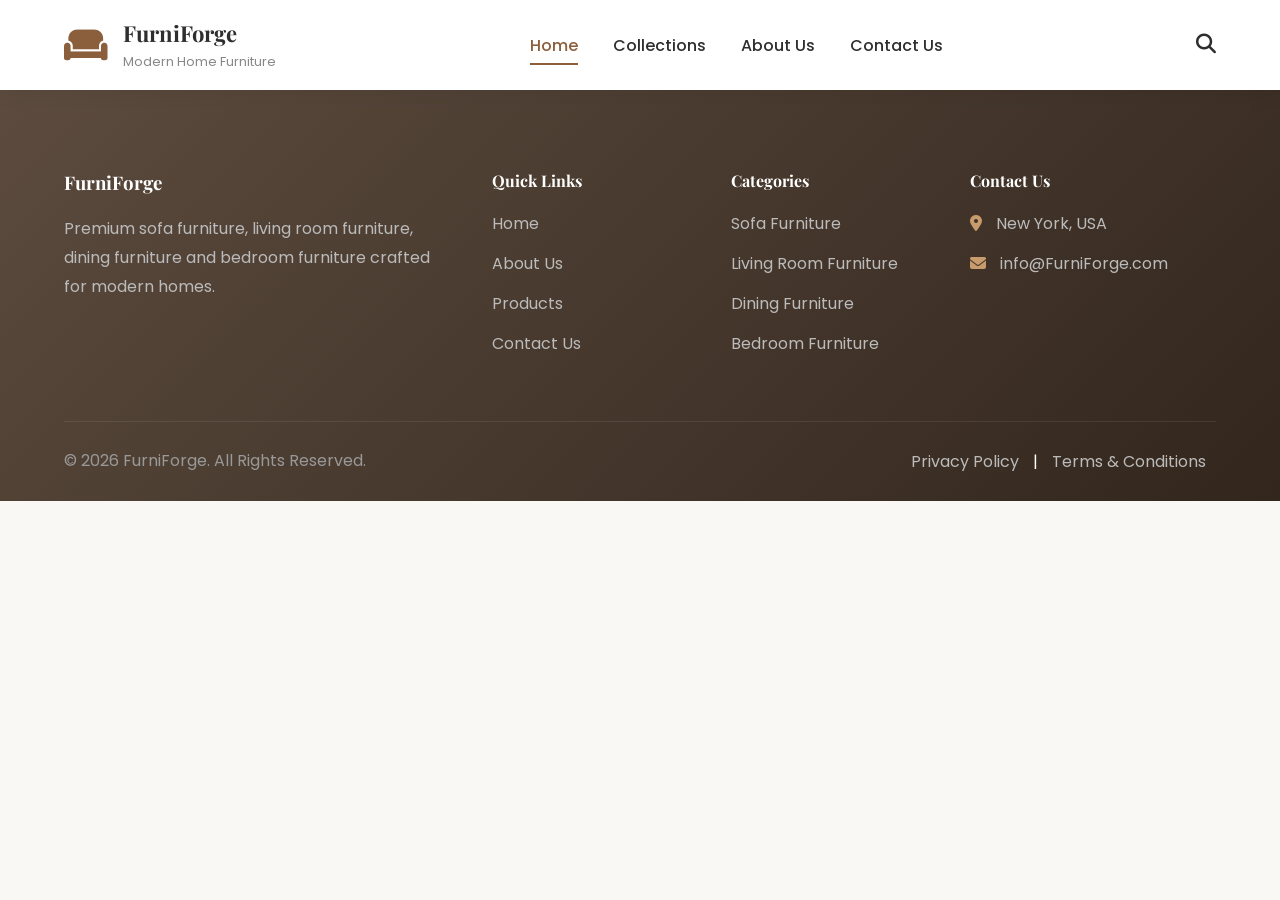
==== about.html @ 2744071f "favicon and about page" ====
<!doctype html>
<html lang="en">
  <head>
    <meta charset="UTF-8" />
    <meta http-equiv="X-UA-Compatible" content="IE=edge" />
    <meta name="viewport" content="width=device-width, initial-scale=1.0" />

    <title>Premium Sofa Furniture | Living Room & Dining Furniture</title>

    <meta
      name="description"
      content="Explore premium sofa furniture, living room furniture, dining furniture, bedroom furniture and modern home furniture crafted for comfort and style."
    />

    <meta
      name="keywords"
      content="Sofa Furniture, Living Room Furniture, Dining Furniture, Bedroom Furniture, Wooden Furniture, Home Furniture"
    />

    <meta name="author" content="Furniture Store" />

    <meta property="og:title" content="Premium Furniture Store" />
    <meta
      property="og:description"
      content="Modern Sofa Furniture, Living Room Furniture and Dining Furniture."
    />
    <meta property="og:type" content="website" />

    <link rel="preconnect" href="https://fonts.googleapis.com" />

    <link rel="preconnect" href="https://fonts.gstatic.com" crossorigin />

    <link
      href="https://fonts.googleapis.com/css2?family=Playfair+Display:wght@600;700&family=Poppins:wght@300;400;500;600;700&display=swap"
      rel="stylesheet"
    />

    <link
      rel="stylesheet"
      href="https://cdnjs.cloudflare.com/ajax/libs/font-awesome/6.7.2/css/all.min.css"
    />
    <link rel="icon" type="image/x-icon" href="Assets/favicon.png" />

    <link rel="stylesheet" href="CSS/index.css" />
  </head>
  <body>
    <header class="header">
      <div class="container">
        <nav class="navbar">
          <a href="index.html" class="logo">
            <i class="fa-solid fa-couch"></i>

            <div>
              <h2>FurniForge</h2>

              <span>Modern Home Furniture</span>
            </div>
          </a>

          <ul class="nav-links">
            <div class="close-menu">
              <i class="fa-solid fa-xmark"></i>
            </div>

            <li>
              <a class="active" href="index.html"> Home </a>
            </li>

            <li>
              <a href="#"> Collections </a>
            </li>

            <li>
              <a href="about.html"> About Us </a>
            </li>

            <li>
              <a href="#"> Contact Us </a>
            </li>
          </ul>

          <div class="nav-icons">
            <a href="#" aria-label="Search">
              <i class="fa-solid fa-magnifying-glass"></i>
            </a>

            <button class="menu-btn" aria-label="Open Menu">
              <i class="fa-solid fa-bars"></i>
            </button>
          </div>
        </nav>
      </div>
    </header>

    <footer class="footer">
      <div class="container">
        <div class="footer-grid">
          <div class="footer-col">
            <h3>FurniForge</h3>

            <p>
              Premium sofa furniture, living room furniture, dining furniture and bedroom furniture
              crafted for modern homes.
            </p>
          </div>

          <div class="footer-col">
            <h4>Quick Links</h4>

            <ul>
              <li><a href="index.html">Home</a></li>

              <li><a href="#">About Us</a></li>

              <li><a href="#">Products</a></li>

              <li><a href="#">Contact Us</a></li>
            </ul>
          </div>

          <div class="footer-col">
            <h4>Categories</h4>

            <ul>
              <li><a href="#">Sofa Furniture</a></li>

              <li><a href="#">Living Room Furniture</a></li>

              <li><a href="#">Dining Furniture</a></li>

              <li><a href="#">Bedroom Furniture</a></li>
            </ul>
          </div>

          <div class="footer-col">
            <h4>Contact Us</h4>

            <ul>
              <li>
                <i class="fa-solid fa-location-dot"></i>
                New York, USA
              </li>

              <li>
                <i class="fa-solid fa-envelope"></i>
                info@FurniForge.com
              </li>
            </ul>
          </div>
        </div>

        <div class="footer-bottom">
          <p>© 2026 FurniForge. All Rights Reserved.</p>

          <div>
            <a href="#">Privacy Policy</a>

            <span>|</span>

            <a href="#">Terms & Conditions</a>
          </div>
        </div>
      </div>
    </footer>
  </body>

  <script src="JS/script.js"></script>
</html>
---- CSS/index.css ----
:root {
  --primary: #8b5e3c;
  --secondary: #c89b6d;
  --background: #faf8f5;
  --white: #ffffff;
  --dark: #2e2e2e;
  --light: #777;
  --border: #ece6df;
  --shadow: 0 10px 30px rgba(0, 0, 0, 0.08);
}

* {
  margin: 0;
  padding: 0;
  box-sizing: border-box;
}

html {
  scroll-behavior: smooth;
}

body {
  font-family: "Poppins", sans-serif;
  background: var(--background);
  color: var(--dark);
  overflow-x: hidden;
}

img {
  width: 100%;
  display: block;
}

a {
  text-decoration: none;
  color: inherit;
}

ul {
  list-style: none;
}

.container {
  width: 90%;
  max-width: 1320px;
  margin: auto;
}

section {
  padding: 90px 0;
}

h1,
h2,
h3,
h4 {
  font-family: "Playfair Display", serif;
  font-weight: 700;
}

h1 {
  font-size: 64px;
  line-height: 1.1;
}

h2 {
  font-size: 42px;
}

p {
  color: var(--light);
  line-height: 1.8;
}

.btn {
  display: inline-block;
  padding: 15px 35px;
  background: var(--primary);
  color: #fff;
  border-radius: 6px;
  transition: 0.3s;
}

.btn:hover {
  background: #6b4328;
}

.header {
  position: sticky;
  top: 0;
  left: 0;
  width: 100%;
  background: #fff;
  z-index: 999;
  box-shadow: 0 5px 20px rgba(0, 0, 0, 0.06);
}

.navbar {
  display: flex;
  justify-content: space-between;
  align-items: center;
  height: 90px;
}

.logo {
  display: flex;
  align-items: center;
  gap: 15px;
}

.logo i {
  font-size: 35px;
  color: var(--primary);
}

.logo h2 {
  font-size: 22px;
  color: var(--dark);
}

.logo span {
  font-size: 13px;
  color: #888;
}

.nav-links {
  display: flex;
  gap: 35px;
}

.nav-links a {
  position: relative;
  font-weight: 500;
  color: var(--dark);
  transition: 0.3s;
}

.nav-links a:hover,
.nav-links .active {
  color: var(--primary);
}

.nav-links a::after {
  content: "";
  position: absolute;
  left: 0;
  bottom: -8px;
  width: 0;
  height: 2px;
  background: var(--primary);
  transition: 0.3s;
}

.nav-links a:hover::after,
.nav-links .active::after {
  width: 100%;
}

.nav-icons {
  display: flex;
  align-items: center;
  gap: 25px;
}

.nav-icons i {
  font-size: 20px;
  color: var(--dark);
  cursor: pointer;
  transition: 0.3s;
}

.nav-icons i:hover {
  color: var(--primary);
}

.menu-btn {
  display: none;
  border: none;
  background: none;
  cursor: pointer;
}

.menu-btn i {
  font-size: 28px;
}

.close-menu {
  display: none;
}

.hero {
  padding: 90px 0;
  background: #faf8f5;
}

.hero-wrapper {
  display: flex;
  align-items: center;
  justify-content: space-between;
  gap: 70px;
}

.hero-content {
  flex: 1;
}

.hero-tag {
  display: inline-block;
  padding: 10px 20px;
  background: #efe5dc;
  color: var(--primary);
  border-radius: 40px;
  font-size: 14px;
  font-weight: 600;
  margin-bottom: 20px;
}

.hero-content h1 {
  font-size: 64px;
  line-height: 1.1;
  margin-bottom: 25px;
  color: var(--dark);
}

.hero-content p {
  font-size: 18px;
  margin-bottom: 35px;
  max-width: 600px;
}

.hero-buttons {
  display: flex;
  gap: 20px;
}

.btn-outline {
  padding: 15px 35px;
  border: 2px solid var(--primary);
  border-radius: 6px;
  color: var(--primary);
  transition: 0.3s;
}

.btn-outline:hover {
  background: var(--primary);
  color: #fff;
}

.hero-image {
  flex: 1;
}

.hero-image img {
  width: 100%;
  border-radius: 20px;
  box-shadow: var(--shadow);
}

.categories {
  padding: 100px 0;
  background: #fff;
}

.section-title {
  text-align: center;
  margin-bottom: 60px;
}

.section-title span {
  color: var(--primary);
  text-transform: uppercase;
  letter-spacing: 2px;
  font-size: 14px;
  font-weight: 600;
}

.section-title h2 {
  margin: 15px 0;
  font-size: 44px;
}

.section-title p {
  max-width: 650px;
  margin: auto;
}

.category-grid {
  display: grid;
  grid-template-columns: repeat(4, 1fr);
  gap: 30px;
}

.category-card {
  overflow: hidden;
  border-radius: 18px;
  background: #fff;
  box-shadow: 0 10px 35px rgba(0, 0, 0, 0.08);
  transition: 0.4s;
}

.category-card:hover {
  transform: translateY(-10px);
}

.category-card img {
  width: 100%;
  height: 260px;
  object-fit: fill;
  transition: 0.5s;
}

.category-card:hover img {
  transform: scale(1.08);
}

.category-content {
  padding: 25px;
}

.category-content h3 {
  margin-bottom: 12px;
  font-size: 26px;
}

.category-content a {
  color: var(--primary);
  font-weight: 600;
  display: inline-flex;
  gap: 10px;
  align-items: center;
}

.category-content a i {
  transition: 0.3s;
}

.category-card:hover i {
  transform: translateX(8px);
}

/* FEATURED */

.featured {
  background: #faf8f5;
  padding: 100px 0;
}

.featured-grid {
  margin-top: 60px;
  display: grid;
  grid-template-columns: repeat(4, 1fr);
  gap: 30px;
}

.product-card {
  background: #fff;
  border-radius: 20px;
  overflow: hidden;
  box-shadow: 0 12px 35px rgba(0, 0, 0, 0.08);
  transition: 0.4s;
}

.product-card:hover {
  transform: translateY(-10px);
}

.product-img {
  height: 280px;
  background: #f8f4ef;
  display: flex;
  align-items: center;
  justify-content: center;
  overflow: hidden;
}

.product-img img {
  width: 80%;
  transition: 0.4s;
}

.product-card:hover img {
  transform: scale(1.08);
}

.product-content {
  padding: 28px;
}

.product-content h3 {
  font-size: 26px;
  margin-bottom: 10px;
}

.product-content p {
  margin-bottom: 20px;
  color: #777;
}

.product-content a {
  color: var(--primary);
  font-weight: 600;
  display: inline-flex;
  gap: 10px;
  align-items: center;
}

.product-content a i {
  transition: 0.3s;
}

.product-card:hover a i {
  transform: translateX(8px);
}

.why-us {
  padding: 110px 0;
  background: #fff;
}

.why-wrapper {
  display: flex;
  align-items: center;
  gap: 80px;
}

.why-image {
  flex: 1;
}

.why-image img {
  width: 100%;
  border-radius: 20px;
  box-shadow: var(--shadow);
}

.why-content {
  flex: 1;
}

.section-subtitle {
  color: var(--primary);
  font-weight: 600;
  text-transform: uppercase;
  letter-spacing: 2px;
}

.why-content h2 {
  font-size: 46px;
  margin: 20px 0;
}

.why-content > p {
  margin-bottom: 35px;
}

.why-features {
  display: grid;
  grid-template-columns: repeat(2, 1fr);
  gap: 25px;
}

.feature-item {
  display: flex;
  gap: 18px;
}

.feature-item i {
  width: 65px;
  height: 65px;
  background: #f5ede6;
  color: var(--primary);
  border-radius: 50%;
  display: flex;
  justify-content: center;
  align-items: center;
  font-size: 24px;
}

.feature-item h4 {
  margin-bottom: 8px;
  font-size: 22px;
}

.feature-item p {
  font-size: 15px;
}

/* ABOUT */

.about {
  padding: 110px 0;
  background: #faf8f5;
}

.about-wrapper {
  display: flex;
  align-items: center;
  gap: 80px;
}

.about-image {
  flex: 1;
}

.about-image img {
  width: 100%;
  border-radius: 20px;
  box-shadow: 0 15px 40px rgba(0, 0, 0, 0.08);
}

.about-content {
  flex: 1;
}

.about-content h2 {
  font-size: 48px;
  margin: 20px 0;
}

.about-content p {
  margin-bottom: 30px;
}

.about-features {
  display: flex;
  flex-direction: column;
  gap: 18px;
  margin-bottom: 35px;
}

.about-features div {
  display: flex;
  align-items: center;
  gap: 15px;
  font-size: 17px;
  font-weight: 500;
}

.about-features i {
  width: 36px;
  height: 36px;
  background: var(--primary);
  color: #fff;
  border-radius: 50%;
  display: flex;
  justify-content: center;
  align-items: center;
  font-size: 14px;
}

/* CTA */

.cta {
  padding: 100px 0;
  background: #faf8f5;
}

.cta-box {
  background: linear-gradient(135deg, #8b5e3c, #6b4328);
  border-radius: 25px;
  padding: 80px 40px;
  text-align: center;
  color: #fff;
}

.cta-box h2 {
  font-size: 48px;
  margin-bottom: 20px;
  color: #fff;
}

.cta-box p {
  max-width: 700px;
  margin: 0 auto 35px;
  color: #eee;
}

.cta-box .btn {
  background: #fff;
  color: var(--primary);
  font-weight: 600;
}

.cta-box .btn:hover {
  background: #f2f2f2;
}

/* FOOTER */

.footer {
  background: linear-gradient(135deg, #5c4b3e, #32261d);
  color: #fff;
  padding: 80px 0 25px;
}

.footer-grid {
  display: grid;
  grid-template-columns: 2fr 1fr 1fr 1.3fr;
  gap: 50px;
  margin-bottom: 50px;
}

.footer h3,
.footer h4 {
  color: #fff;
  margin-bottom: 20px;
}

.footer p {
  color: #bbb;
  line-height: 1.8;
}

.footer ul {
  padding: 0;
}

.footer ul li {
  margin-bottom: 15px;
  color: #bbb;
}

.footer ul li a {
  color: #bbb;
  transition: 0.3s;
}

.footer ul li a:hover {
  color: #fff;
  padding-left: 5px;
}

.footer ul li i {
  color: var(--secondary);
  margin-right: 10px;
}

.social-icons {
  display: flex;
  gap: 15px;
  margin-top: 25px;
}

.social-icons a {
  width: 42px;
  height: 42px;
  border-radius: 50%;
  background: #333;
  color: #fff;
  display: flex;
  align-items: center;
  justify-content: center;
  transition: 0.3s;
}

.social-icons a:hover {
  background: var(--primary);
}

.footer-bottom {
  border-top: 1px solid rgba(255, 255, 255, 0.08);
  padding-top: 25px;
  display: flex;
  justify-content: space-between;
  align-items: center;
  flex-wrap: wrap;
  gap: 15px;
}

.footer-bottom p {
  color: #999;
}

.footer-bottom a {
  color: #bbb;
  margin: 0 10px;
}

.footer-bottom a:hover {
  color: #fff;
}

@media (max-width: 992px) {
  .logo h2 {
    font-size: 24px;
  }

  .logo span {
    display: none;
  }

  .menu-btn {
    display: block;
  }

  .nav-icons a {
    display: none;
  }

  /* Menu */

  .nav-links {
    position: fixed;
    top: 0;
    right: -100%;
    width: 300px;
    height: 100vh;
    background: #fff;
    display: flex;
    flex-direction: column;
    align-items: flex-start;
    justify-content: flex-start;
    gap: 25px;
    padding: 100px 35px;
    transition: 0.4s ease;
    box-shadow: -10px 0 30px rgba(0, 0, 0, 0.1);
    z-index: 1001;
  }

  .nav-links.active {
    right: 0;
  }

  .nav-links li {
    width: 100%;
  }

  .nav-links a {
    display: block;
    width: 100%;
    padding: 10px 0;
    font-size: 18px;
  }

  /* Close */

  .close-menu {
    display: block;
    position: absolute;
    top: 30px;
    right: 30px;
    cursor: pointer;
  }

  .close-menu i {
    font-size: 28px;
    color: var(--primary);
  }
}

@media (max-width: 576px) {
  .header {
    padding: 0;
  }

  .navbar {
    height: 75px;
  }

  .logo i {
    font-size: 34px;
  }

  .logo h2 {
    font-size: 20px;
  }

  .nav-links {
    width: 270px;
    padding: 90px 25px;
  }
}

@media (max-width: 992px) {
  .hero-wrapper {
    flex-direction: column-reverse;
    text-align: center;
  }

  .hero-content h1 {
    font-size: 42px;
  }

  .hero-content p {
    margin: auto;
    margin-bottom: 30px;
  }

  .hero-buttons {
    justify-content: center;
  }
  .hero-image {
    display: none;
  }
}

@media (max-width: 992px) {
  .category-grid {
    grid-template-columns: repeat(2, 1fr);
  }
}

@media (max-width: 576px) {
  .category-grid {
    grid-template-columns: 1fr;
  }

  .section-title h2 {
    font-size: 34px;
  }
}

@media (max-width: 992px) {
  .featured-grid {
    grid-template-columns: repeat(2, 1fr);
  }
}

@media (max-width: 576px) {
  .featured-grid {
    grid-template-columns: 1fr;
  }
}
@media (max-width: 992px) {
  .why-wrapper {
    flex-direction: column;
  }

  .why-content {
    text-align: center;
  }

  .why-features {
    grid-template-columns: 1fr;
  }

  .feature-item {
    justify-content: center;
    text-align: left;
  }
}

@media (max-width: 992px) {
  .footer-grid {
    grid-template-columns: 1fr 1fr;
  }

  .footer-bottom {
    flex-direction: column;
    text-align: center;
  }
}

@media (max-width: 576px) {
  .footer-grid {
    grid-template-columns: 1fr;
  }

  .cta-box {
    padding: 50px 25px;
  }

  .cta-box h2 {
    font-size: 34px;
  }
}

@media (max-width: 992px) {
  .about-wrapper {
    flex-direction: column;
  }

  .about-content {
    text-align: center;
  }

  .about-features {
    align-items: center;
  }

  .about-content h2 {
    font-size: 38px;
  }
}

@media (max-width: 576px) {
  .about {
    padding: 80px 0;
  }

  .about-content h2 {
    font-size: 30px;
  }
}
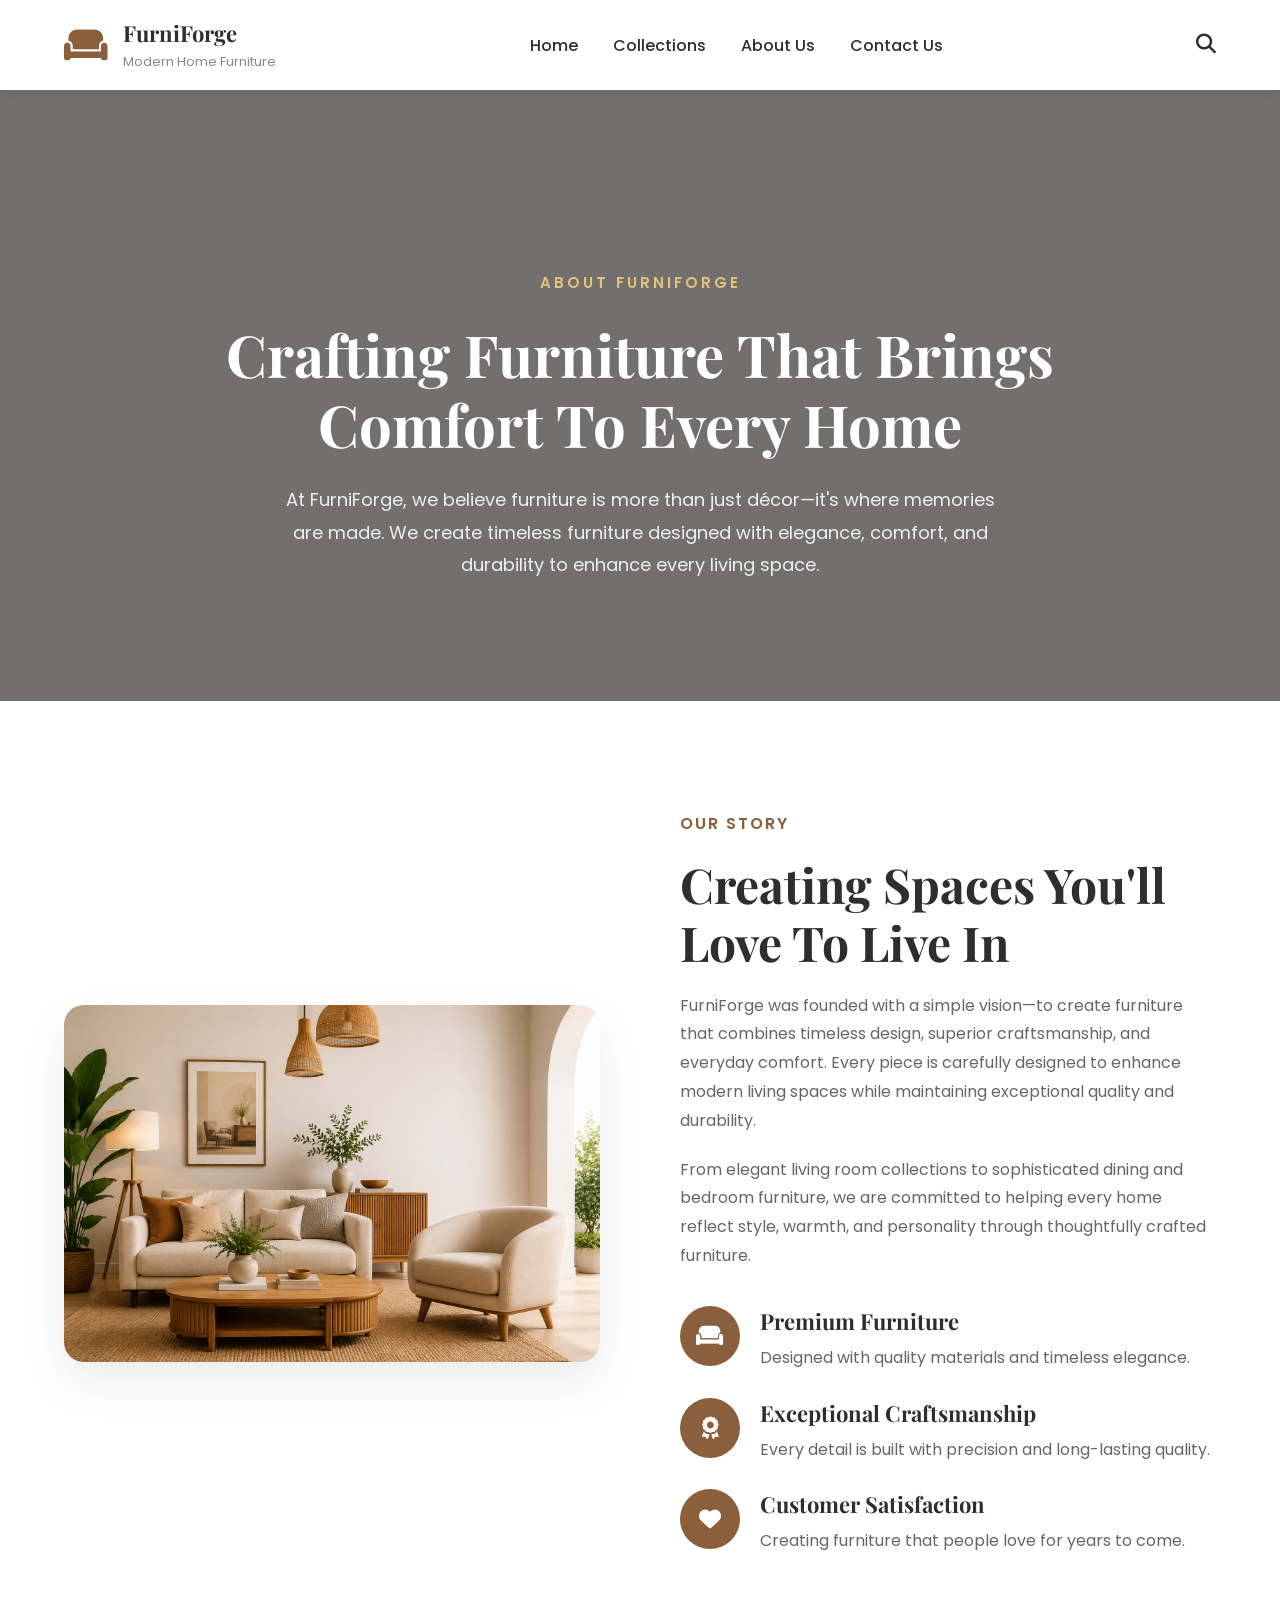
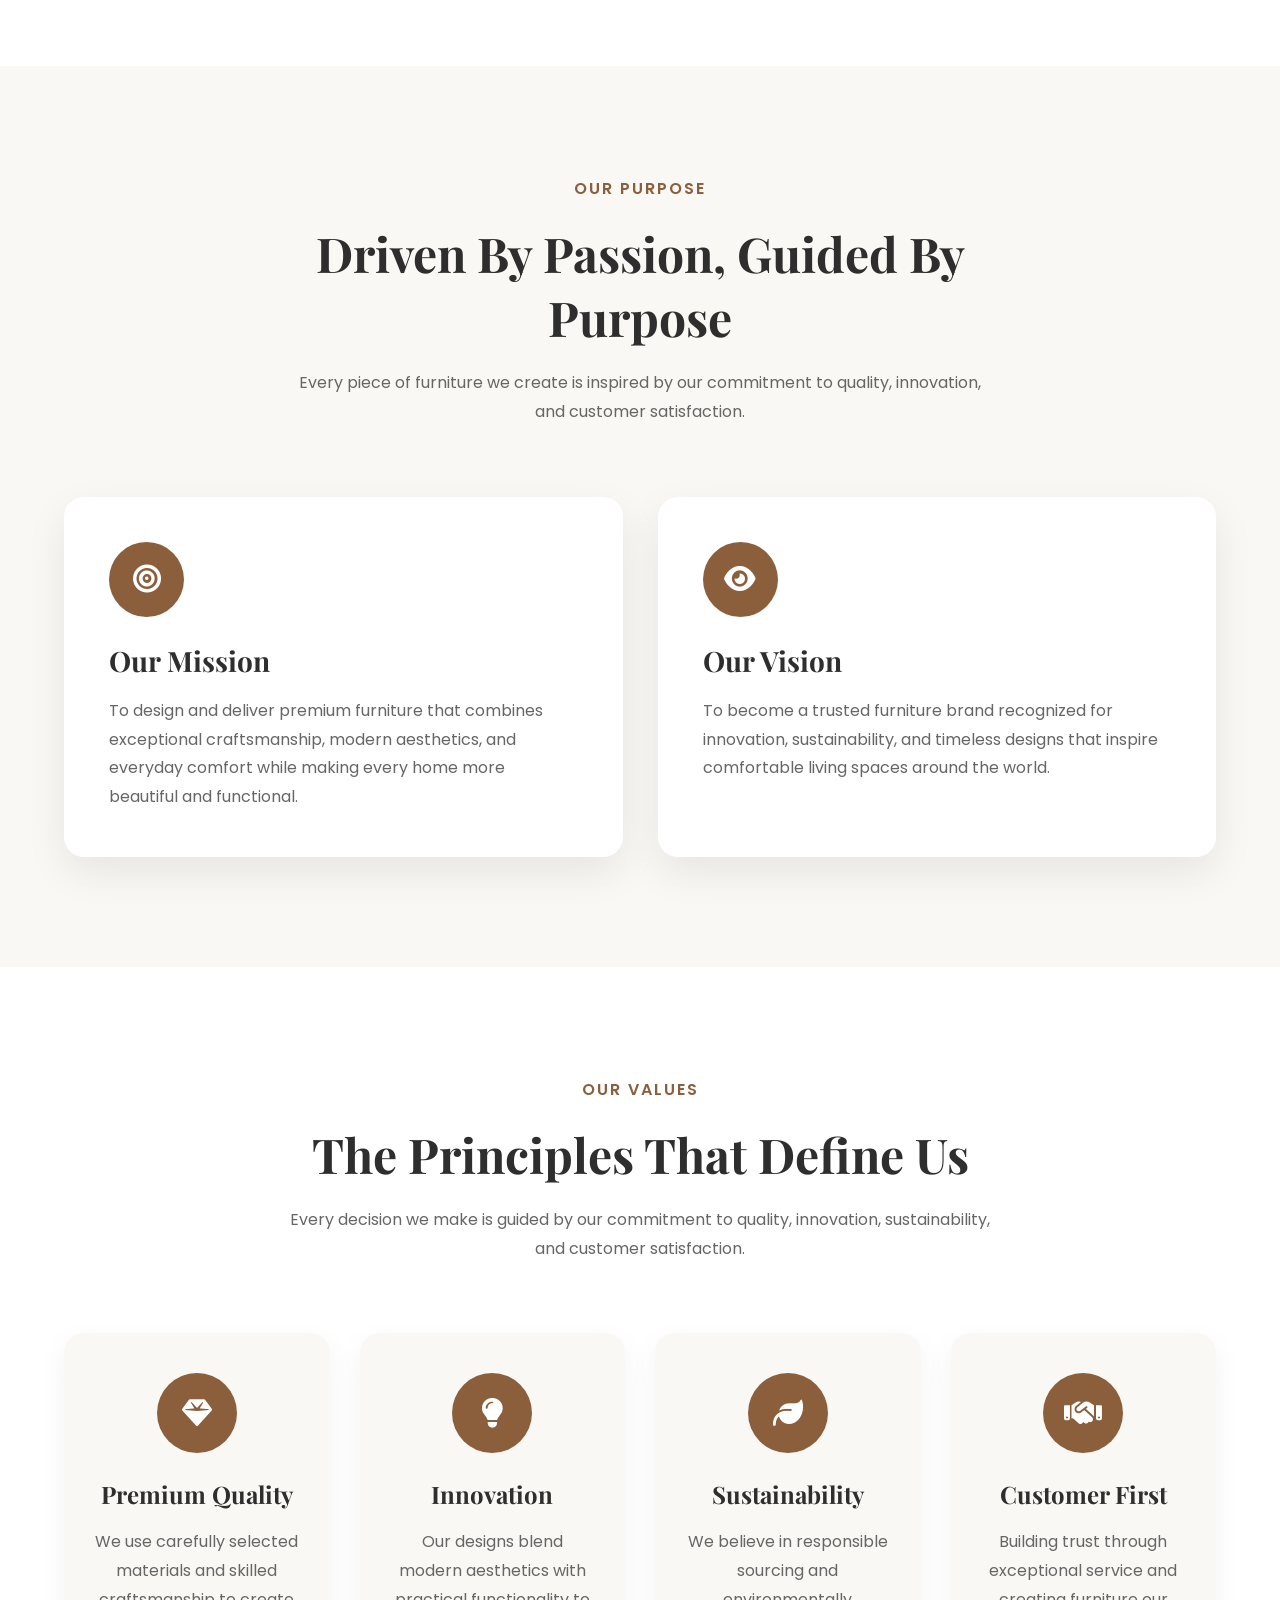
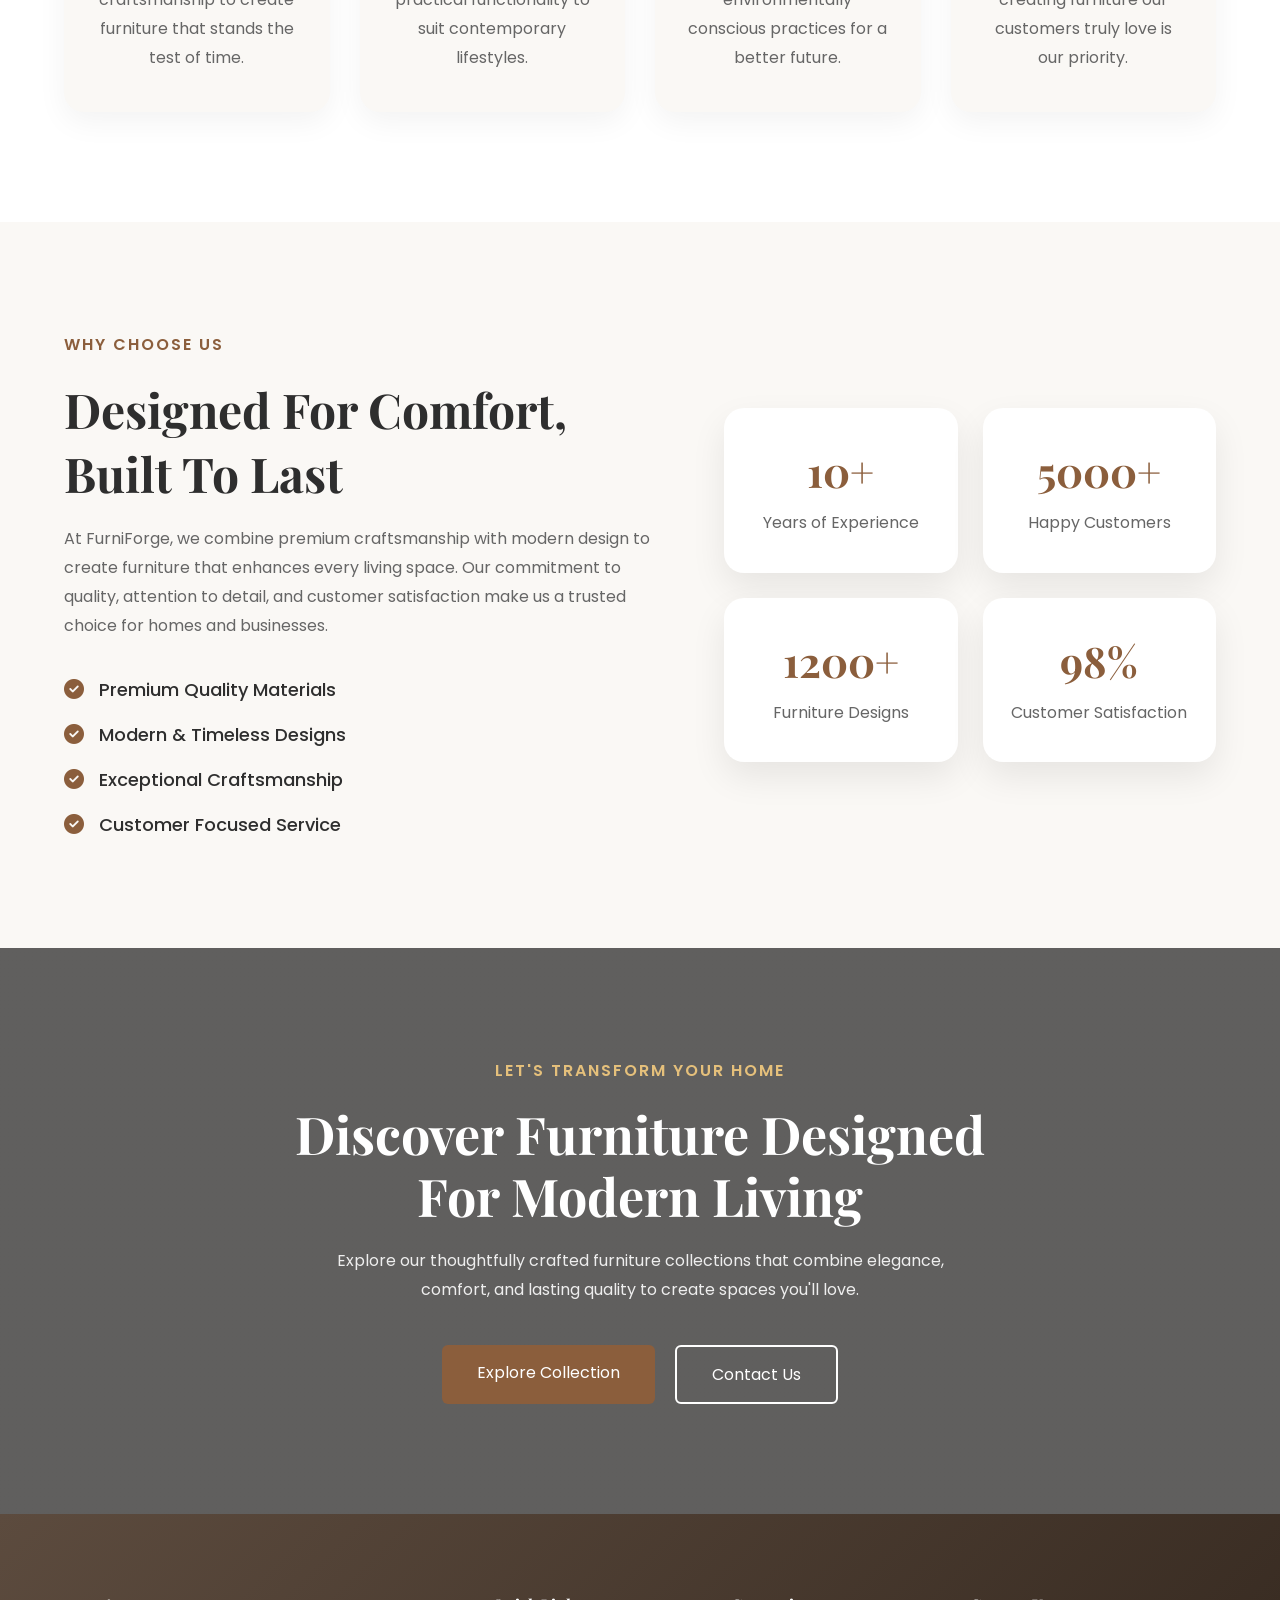
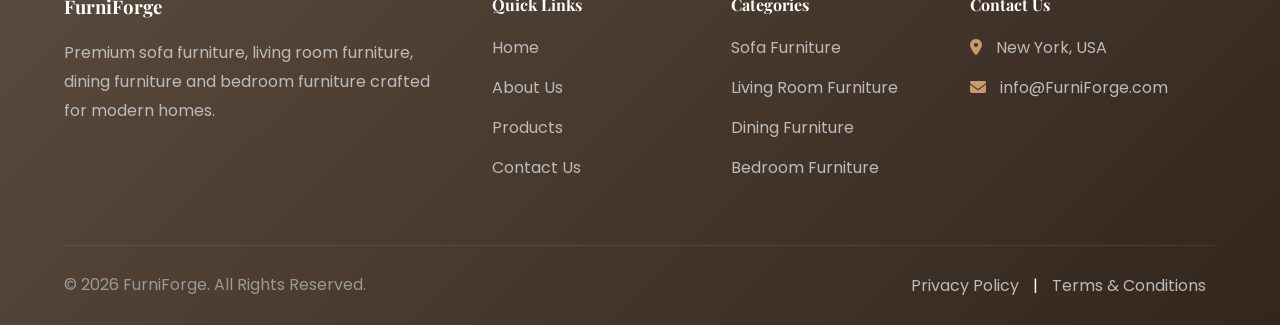
==== commit 77f19575: "about us section" ====
--- a/about.html
+++ b/about.html
@@ -42,6 +42,7 @@
     <link rel="icon" type="image/x-icon" href="Assets/favicon.png" />
 
     <link rel="stylesheet" href="CSS/index.css" />
+    <link rel="stylesheet" href="CSS/about.css" />
   </head>
   <body>
     <header class="header">
@@ -63,7 +64,7 @@
             </div>
 
             <li>
-              <a class="active" href="index.html"> Home </a>
+              <a href="index.html"> Home </a>
             </li>
 
             <li>
@@ -91,6 +92,287 @@
         </nav>
       </div>
     </header>
+
+    <section class="about-hero">
+      <div class="container">
+        <div class="about-hero-content">
+          <span class="section-subtitle"> ABOUT FURNIFORGE </span>
+
+          <h1>Crafting Furniture That Brings Comfort To Every Home</h1>
+
+          <p>
+            At FurniForge, we believe furniture is more than just décor—it's where memories are
+            made. We create timeless furniture designed with elegance, comfort, and durability to
+            enhance every living space.
+          </p>
+        </div>
+      </div>
+    </section>
+
+    <section class="our-story">
+      <div class="container">
+        <div class="story-wrapper">
+          <div class="story-image">
+            <img src="Assets/About.png" alt="Luxury Living Room" />
+          </div>
+
+          <div class="story-content">
+            <span class="section-subtitle">Our Story</span>
+
+            <h2>Creating Spaces You'll Love To Live In</h2>
+
+            <p>
+              FurniForge was founded with a simple vision—to create furniture that combines timeless
+              design, superior craftsmanship, and everyday comfort. Every piece is carefully
+              designed to enhance modern living spaces while maintaining exceptional quality and
+              durability.
+            </p>
+
+            <p>
+              From elegant living room collections to sophisticated dining and bedroom furniture, we
+              are committed to helping every home reflect style, warmth, and personality through
+              thoughtfully crafted furniture.
+            </p>
+
+            <div class="story-features">
+              <div class="story-item">
+                <i class="fa-solid fa-couch"></i>
+
+                <div>
+                  <h4>Premium Furniture</h4>
+
+                  <p>Designed with quality materials and timeless elegance.</p>
+                </div>
+              </div>
+
+              <div class="story-item">
+                <i class="fa-solid fa-award"></i>
+
+                <div>
+                  <h4>Exceptional Craftsmanship</h4>
+
+                  <p>Every detail is built with precision and long-lasting quality.</p>
+                </div>
+              </div>
+
+              <div class="story-item">
+                <i class="fa-solid fa-heart"></i>
+
+                <div>
+                  <h4>Customer Satisfaction</h4>
+
+                  <p>Creating furniture that people love for years to come.</p>
+                </div>
+              </div>
+            </div>
+          </div>
+        </div>
+      </div>
+    </section>
+
+    <section class="mission-vision">
+      <div class="container">
+        <div class="section-heading">
+          <span class="section-subtitle">Our Purpose</span>
+
+          <h2>Driven By Passion, Guided By Purpose</h2>
+
+          <p>
+            Every piece of furniture we create is inspired by our commitment to quality, innovation,
+            and customer satisfaction.
+          </p>
+        </div>
+
+        <div class="mission-grid">
+          <div class="mission-card">
+            <div class="mission-icon">
+              <i class="fa-solid fa-bullseye"></i>
+            </div>
+
+            <h3>Our Mission</h3>
+
+            <p>
+              To design and deliver premium furniture that combines exceptional craftsmanship,
+              modern aesthetics, and everyday comfort while making every home more beautiful and
+              functional.
+            </p>
+          </div>
+
+          <div class="mission-card">
+            <div class="mission-icon">
+              <i class="fa-solid fa-eye"></i>
+            </div>
+
+            <h3>Our Vision</h3>
+
+            <p>
+              To become a trusted furniture brand recognized for innovation, sustainability, and
+              timeless designs that inspire comfortable living spaces around the world.
+            </p>
+          </div>
+        </div>
+      </div>
+    </section>
+
+    <section class="our-values">
+      <div class="container">
+        <div class="section-heading">
+          <span class="section-subtitle">Our Values</span>
+
+          <h2>The Principles That Define Us</h2>
+
+          <p>
+            Every decision we make is guided by our commitment to quality, innovation,
+            sustainability, and customer satisfaction.
+          </p>
+        </div>
+
+        <div class="values-grid">
+          <div class="value-card">
+            <div class="value-icon">
+              <i class="fa-solid fa-gem"></i>
+            </div>
+
+            <h3>Premium Quality</h3>
+
+            <p>
+              We use carefully selected materials and skilled craftsmanship to create furniture that
+              stands the test of time.
+            </p>
+          </div>
+
+          <div class="value-card">
+            <div class="value-icon">
+              <i class="fa-solid fa-lightbulb"></i>
+            </div>
+
+            <h3>Innovation</h3>
+
+            <p>
+              Our designs blend modern aesthetics with practical functionality to suit contemporary
+              lifestyles.
+            </p>
+          </div>
+
+          <div class="value-card">
+            <div class="value-icon">
+              <i class="fa-solid fa-leaf"></i>
+            </div>
+
+            <h3>Sustainability</h3>
+
+            <p>
+              We believe in responsible sourcing and environmentally conscious practices for a
+              better future.
+            </p>
+          </div>
+
+          <div class="value-card">
+            <div class="value-icon">
+              <i class="fa-solid fa-handshake"></i>
+            </div>
+
+            <h3>Customer First</h3>
+
+            <p>
+              Building trust through exceptional service and creating furniture our customers truly
+              love is our priority.
+            </p>
+          </div>
+        </div>
+      </div>
+    </section>
+
+    <section class="why-us">
+      <div class="container">
+        <div class="why-wrapper">
+          <div class="why-content">
+            <span class="section-subtitle">Why Choose Us</span>
+
+            <h2>Designed For Comfort, Built To Last</h2>
+
+            <p>
+              At FurniForge, we combine premium craftsmanship with modern design to create furniture
+              that enhances every living space. Our commitment to quality, attention to detail, and
+              customer satisfaction make us a trusted choice for homes and businesses.
+            </p>
+
+            <div class="why-list">
+              <div class="why-item">
+                <i class="fa-solid fa-circle-check"></i>
+
+                <span>Premium Quality Materials</span>
+              </div>
+
+              <div class="why-item">
+                <i class="fa-solid fa-circle-check"></i>
+
+                <span>Modern & Timeless Designs</span>
+              </div>
+
+              <div class="why-item">
+                <i class="fa-solid fa-circle-check"></i>
+
+                <span>Exceptional Craftsmanship</span>
+              </div>
+
+              <div class="why-item">
+                <i class="fa-solid fa-circle-check"></i>
+
+                <span>Customer Focused Service</span>
+              </div>
+            </div>
+          </div>
+
+          <div class="why-stats">
+            <div class="stat-card">
+              <h3>10+</h3>
+
+              <p>Years of Experience</p>
+            </div>
+
+            <div class="stat-card">
+              <h3>5000+</h3>
+
+              <p>Happy Customers</p>
+            </div>
+
+            <div class="stat-card">
+              <h3>1200+</h3>
+
+              <p>Furniture Designs</p>
+            </div>
+
+            <div class="stat-card">
+              <h3>98%</h3>
+
+              <p>Customer Satisfaction</p>
+            </div>
+          </div>
+        </div>
+      </div>
+    </section>
+
+    <section class="about-cta">
+      <div class="container">
+        <div class="cta-content">
+          <span class="section-subtitle"> Let's Transform Your Home </span>
+
+          <h2>Discover Furniture Designed For Modern Living</h2>
+
+          <p>
+            Explore our thoughtfully crafted furniture collections that combine elegance, comfort,
+            and lasting quality to create spaces you'll love.
+          </p>
+
+          <div class="cta-buttons">
+            <a href="index.html#featured-furniture" class="btn"> Explore Collection </a>
+
+            <a href="contact.html" class="btn btn-outline"> Contact Us </a>
+          </div>
+        </div>
+      </div>
+    </section>
 
     <footer class="footer">
       <div class="container">
--- a/CSS/about.css
+++ b/CSS/about.css
@@ -0,0 +1,581 @@
+.about-hero {
+  padding: 180px 0 120px;
+
+  background:
+    linear-gradient(rgba(0, 0, 0, 0.55), rgba(0, 0, 0, 0.55)),
+    url("../images/about-banner.jpg") center/cover no-repeat;
+
+  text-align: center;
+
+  color: #fff;
+}
+
+.about-hero-content {
+  max-width: 850px;
+
+  margin: auto;
+}
+
+.about-hero .section-subtitle {
+  color: #e5c07b;
+
+  letter-spacing: 3px;
+
+  font-size: 15px;
+
+  text-transform: uppercase;
+}
+
+.about-hero h1 {
+  font-size: 58px;
+
+  margin: 25px 0;
+
+  line-height: 1.2;
+}
+
+.about-hero p {
+  font-size: 18px;
+
+  color: #eee;
+
+  line-height: 1.8;
+
+  max-width: 720px;
+
+  margin: auto;
+}
+.our-story {
+  padding: 110px 0;
+
+  background: #fff;
+}
+
+.story-wrapper {
+  display: flex;
+
+  align-items: center;
+
+  gap: 80px;
+}
+
+.story-image {
+  flex: 1;
+}
+
+.story-image img {
+  width: 100%;
+
+  border-radius: 20px;
+
+  box-shadow: 0 20px 45px rgba(0, 0, 0, 0.08);
+}
+
+.story-content {
+  flex: 1;
+}
+
+.story-content h2 {
+  font-size: 48px;
+
+  margin: 20px 0;
+
+  line-height: 1.2;
+}
+
+.story-content p {
+  margin-bottom: 20px;
+
+  line-height: 1.8;
+
+  color: #666;
+}
+
+.story-features {
+  margin-top: 35px;
+
+  display: flex;
+
+  flex-direction: column;
+
+  gap: 25px;
+}
+
+.story-item {
+  display: flex;
+
+  gap: 20px;
+
+  align-items: flex-start;
+}
+
+.story-item i {
+  width: 60px;
+
+  height: 60px;
+
+  border-radius: 50%;
+
+  background: var(--primary);
+
+  color: #fff;
+
+  display: flex;
+
+  justify-content: center;
+
+  align-items: center;
+
+  font-size: 22px;
+
+  flex-shrink: 0;
+}
+
+.story-item h4 {
+  margin-bottom: 8px;
+
+  font-size: 22px;
+}
+
+.story-item p {
+  margin: 0;
+}
+
+.mission-vision {
+  padding: 110px 0;
+
+  background: #faf8f5;
+}
+
+.section-heading {
+  text-align: center;
+
+  max-width: 700px;
+
+  margin: 0 auto 70px;
+}
+
+.section-heading h2 {
+  font-size: 48px;
+
+  margin: 20px 0;
+}
+
+.section-heading p {
+  color: #666;
+
+  line-height: 1.8;
+}
+
+.mission-grid {
+  display: grid;
+
+  grid-template-columns: repeat(2, 1fr);
+
+  gap: 35px;
+}
+
+.mission-card {
+  background: #fff;
+
+  padding: 45px;
+
+  border-radius: 20px;
+
+  box-shadow: 0 15px 40px rgba(0, 0, 0, 0.08);
+
+  transition: 0.35s;
+}
+
+.mission-card:hover {
+  transform: translateY(-8px);
+}
+
+.mission-icon {
+  width: 75px;
+
+  height: 75px;
+
+  background: var(--primary);
+
+  color: #fff;
+
+  border-radius: 50%;
+
+  display: flex;
+
+  justify-content: center;
+
+  align-items: center;
+
+  font-size: 28px;
+
+  margin-bottom: 25px;
+}
+
+.mission-card h3 {
+  margin-bottom: 18px;
+
+  font-size: 28px;
+}
+
+.mission-card p {
+  color: #666;
+
+  line-height: 1.8;
+}
+
+.our-values {
+  padding: 110px 0;
+
+  background: #fff;
+}
+
+.values-grid {
+  display: grid;
+
+  grid-template-columns: repeat(4, 1fr);
+
+  gap: 30px;
+}
+
+.value-card {
+  background: #faf8f5;
+
+  padding: 40px 30px;
+
+  border-radius: 20px;
+
+  text-align: center;
+
+  transition: 0.35s;
+
+  box-shadow: 0 10px 30px rgba(0, 0, 0, 0.05);
+}
+
+.value-card:hover {
+  transform: translateY(-10px);
+
+  box-shadow: 0 20px 40px rgba(0, 0, 0, 0.1);
+}
+
+.value-icon {
+  width: 80px;
+
+  height: 80px;
+
+  margin: 0 auto 25px;
+
+  border-radius: 50%;
+
+  background: var(--primary);
+
+  color: #fff;
+
+  display: flex;
+
+  justify-content: center;
+
+  align-items: center;
+
+  font-size: 30px;
+}
+
+.value-card h3 {
+  margin-bottom: 18px;
+
+  font-size: 24px;
+}
+
+.value-card p {
+  color: #666;
+
+  line-height: 1.8;
+}
+
+.why-us {
+  padding: 110px 0;
+
+  background: #faf8f5;
+}
+
+.why-wrapper {
+  display: grid;
+
+  grid-template-columns: 1.2fr 1fr;
+
+  gap: 70px;
+
+  align-items: center;
+}
+
+.why-content h2 {
+  font-size: 48px;
+
+  margin: 20px 0;
+}
+
+.why-content p {
+  color: #666;
+
+  line-height: 1.8;
+
+  margin-bottom: 35px;
+}
+
+.why-list {
+  display: flex;
+
+  flex-direction: column;
+
+  gap: 18px;
+}
+
+.why-item {
+  display: flex;
+
+  align-items: center;
+
+  gap: 15px;
+
+  font-size: 18px;
+
+  font-weight: 500;
+}
+
+.why-item i {
+  color: var(--primary);
+
+  font-size: 20px;
+}
+
+.why-stats {
+  display: grid;
+
+  grid-template-columns: repeat(2, 1fr);
+
+  gap: 25px;
+}
+
+.stat-card {
+  background: #fff;
+
+  border-radius: 20px;
+
+  padding: 35px 25px;
+
+  text-align: center;
+
+  box-shadow: 0 15px 35px rgba(0, 0, 0, 0.08);
+
+  transition: 0.3s;
+}
+
+.stat-card:hover {
+  transform: translateY(-8px);
+}
+
+.stat-card h3 {
+  font-size: 42px;
+
+  color: var(--primary);
+
+  margin-bottom: 10px;
+}
+
+.stat-card p {
+  color: #666;
+}
+
+.about-cta {
+  padding: 110px 0;
+
+  background:
+    linear-gradient(rgba(44, 44, 44, 0.75), rgba(44, 44, 44, 0.75)),
+    url("../images/cta-bg.jpg") center/cover no-repeat;
+
+  text-align: center;
+
+  color: #fff;
+}
+
+.about-cta .cta-content {
+  max-width: 760px;
+
+  margin: auto;
+}
+
+.about-cta .section-subtitle {
+  color: #e5c07b;
+}
+
+.about-cta h2 {
+  font-size: 52px;
+
+  margin: 20px 0;
+
+  line-height: 1.2;
+}
+
+.about-cta p {
+  max-width: 650px;
+
+  margin: 0 auto 40px;
+
+  line-height: 1.8;
+
+  color: #eee;
+}
+
+.cta-buttons {
+  display: flex;
+
+  justify-content: center;
+
+  gap: 20px;
+
+  flex-wrap: wrap;
+}
+
+.btn-outline {
+  background: transparent;
+
+  border: 2px solid #fff;
+
+  color: #fff;
+}
+
+.btn-outline:hover {
+  background: #fff;
+
+  color: var(--primary);
+}
+
+@media (max-width: 768px) {
+  .about-cta {
+    padding: 80px 20px;
+  }
+
+  .about-cta h2 {
+    font-size: 36px;
+  }
+}
+
+@media (max-width: 992px) {
+  .why-wrapper {
+    grid-template-columns: 1fr;
+  }
+
+  .why-content {
+    text-align: center;
+  }
+
+  .why-list {
+    align-items: center;
+  }
+}
+
+@media (max-width: 576px) {
+  .why-us {
+    padding: 80px 0;
+  }
+
+  .why-content h2 {
+    font-size: 32px;
+  }
+
+  .why-stats {
+    grid-template-columns: 1fr;
+  }
+}
+
+@media (max-width: 992px) {
+  .values-grid {
+    grid-template-columns: repeat(2, 1fr);
+  }
+}
+
+@media (max-width: 576px) {
+  .our-values {
+    padding: 80px 0;
+  }
+
+  .values-grid {
+    grid-template-columns: 1fr;
+  }
+
+  .value-card {
+    padding: 35px 25px;
+  }
+}
+
+@media (max-width: 992px) {
+  .mission-grid {
+    grid-template-columns: 1fr;
+  }
+
+  .section-heading h2 {
+    font-size: 38px;
+  }
+}
+
+@media (max-width: 576px) {
+  .mission-vision {
+    padding: 80px 0;
+  }
+
+  .section-heading h2 {
+    font-size: 30px;
+  }
+
+  .mission-card {
+    padding: 30px;
+  }
+}
+
+@media (max-width: 992px) {
+  .story-wrapper {
+    flex-direction: column;
+  }
+
+  .story-content {
+    text-align: center;
+  }
+
+  .story-item {
+    flex-direction: column;
+
+    align-items: center;
+  }
+
+  .story-content h2 {
+    font-size: 38px;
+  }
+}
+
+@media (max-width: 576px) {
+  .our-story {
+    padding: 80px 0;
+  }
+
+  .story-content h2 {
+    font-size: 30px;
+  }
+
+  .story-item h4 {
+    font-size: 20px;
+  }
+}
+@media (max-width: 768px) {
+  .about-hero {
+    padding: 150px 20px 90px;
+  }
+
+  .about-hero h1 {
+    font-size: 38px;
+  }
+
+  .about-hero p {
+    font-size: 16px;
+  }
+}
